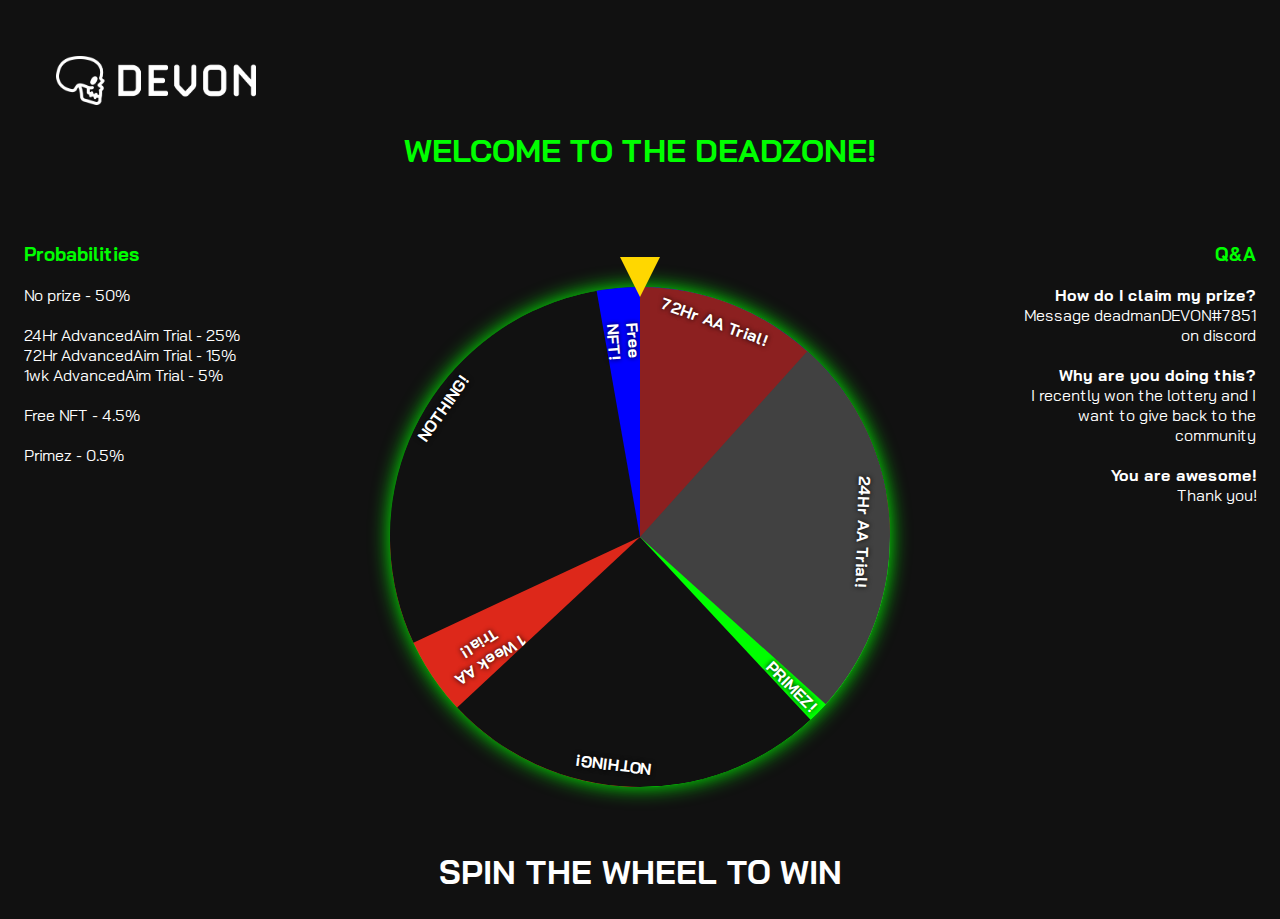
==== index.html @ 302e0150 "Rename PRIMEZ.html to index.html" ====
<!DOCTYPE html>
<html>
  <head>
    <title>PRIMEZ</title>
    <link rel="stylesheet" href="primez.css" />
  </head>
  <style>
    @import url("https://fonts.googleapis.com/css2?family=Bai+Jamjuree:wght@300&display=swap");
  </style>
  <body>
    <img class="dmdLogo" src="dmd_white.png" alt="deadman official logo" />

    <h1 class="center title">WELCOME TO THE DEADZONE!</h1>

    <div class="left-side">
      <h3>Probabilities</h3>
      <p>No prize - 50%</p>
      <br />
      <p>24Hr AdvancedAim Trial - 25%</p>
      <p>72Hr AdvancedAim Trial - 15%</p>
      <p>1wk AdvancedAim Trial - 5%</p>
      <br />
      <p>Free NFT - 4.5%</p>
      <br />
      <p>Primez - 0.5%</p>
    </div>

    <div class="right-side">
      <h3>Q&A</h3>
      <p><b>How do I claim my prize?</b></p>
      <p>Message deadmanDEVON#7851</p>
      <p>on discord</p>
      <br />
      <p><b>Why are you doing this?</b></p>
      <p>I recently won the lottery and I</p>
      <p>want to give back to the</p>
      <p>community</p>
      <br />
      <p><b>You are awesome!</b></p>
      <p>Thank you!</p>
    </div>

    <div class="spin-the-wheel">
      <label>
        <input type="radio" />
        <div class="clicker"></div>

        <div class="wheel center">

          <div class="option o3">
            <p class="lbl">1 Week AA Trial!</p>
          </div>
          <div class="option o1-2"></div>
          <div class="option o1">
            <p class="lbl">NOTHING!</p>
          </div>
          <div class="option o7">
            <p class="lbl">Free NFT!</p>
          </div>
          <div class="option o2">
            <p class="lbl">72Hr AA Trial!</p>
          </div>
          <div class="option o4">
            <p class="lbl">PRIMEZ!</p>
          </div>
          <div class="option o5">
            <p class="lbl">NOTHING!</p>
          </div>
          <div class="option o6">
            <p class="lbl">24Hr AA Trial!</p>
          </div>
        </div>

        <div class="message">
          You won a new PRIME ACCOUNT! <br />
          Click to claim your prize!
        </div>

        <a href="http://discord.gg/noobdogs" target="_blank"></a>
      </label>
    </div>

    <div class="directions">
      <h2>SPIN THE WHEEL TO WIN</h2>
    </div>
  </body>
</html>
---- primez.css ----
:root {
  background: #111;
  color: #fff;
  font-family: "Bai Jamjuree", sans-serif;
}

body {
  background-color: #111;
}

h1 {
  color: lime;
}

h2 {
  color: white;
  padding-bottom: 0;
}

h3 {
  color: lime;
}

p {
  margin: 0;
}

.dmdLogo {
  max-width: 200px;
  padding-top: 3em;
  padding-left: 3em;
}

.title {
  padding-bottom: 1em;
}

.left-side {
  float: left;
  padding-left: 1em;
  text-align: left;
}

.right-side {
  float: right;
  padding-right: 1em;
  text-align: right;
}

.center {
  text-align: center;
  margin-left: auto;
  margin-right: auto;
}

.directions {
  text-align: center;
  font-size: 22px;
  padding-top: 20px;
}

.spin-the-wheel {
  margin: auto;
  width: 500px;
  cursor: pointer;
  padding-top: 4em;
  padding-bottom: 1em;
}

label {
  cursor: pointer;
  position: relative;
  display: block;
  background-color: lime;
  box-shadow: 0 0 20px lime;
  border-radius: 50%;
}

input {
  width: 0;
  height: 0;
  position: absolute;
  opacity: 0;
}

.wheel {
  position: relative;
  height: 500px;
  width: 500px;
}

.option {
  position: absolute;
  width: 230px;
  height: 230px;
  padding: 10px;
  color: white;
  font-weight: bold;
  text-shadow: 0 0 5px black;
}

.o1 {
  background-color: #111;
  top: 0;
  left: 0;
  border-top-left-radius: 100%;
}
.o1 .lbl {
  padding-bottom: 15em;
  padding-top: 4em;
  padding-left: 0em;
  padding-right: 0em;
  transform: rotate(-55deg);
}
.o1-2 {
  background-color: #111;
  top: 0;
  left: 0;
  border-top-left-radius: 100%;
  transform-origin: bottom right;
  transform: rotate(-25deg);
}

.o2 {
  background-color: #8c2020;
  top: 0;
  right: 0;
  border-top-right-radius: 100%;
}
.o2 .lbl {
  padding-top: 2em;
  padding-right: 6em;
  transform: rotate(20deg);
}

.o7 {
  background-color: blue;
  top: 0;
  right: 0;
  border-top-right-radius: 100%;
  transform-origin: bottom left;
  transform: rotate(-10deg);
}
.o7 .lbl {
  padding-top: 14.5em;
  padding-right: 10em;
  transform: rotate(96deg);
}

.o3 {
  background-color: #dd281a;
  bottom: 0;
  left: 0;
  border-bottom-left-radius: 100%;
}
.o3 .lbl {
  padding-bottom: 3.8em;
  padding-left: 6.8em;
  transform: rotate(148deg);
}

.o4 {
  background-color: lime;
  bottom: 0;
  right: 0;
  border-bottom-right-radius: 100%;
}
.o4 .lbl {
  padding-top: 5.3em;
  padding-left: 10em;
  transform: rotate(45deg);
}

.o5 {
  background-color: #111;
  bottom: 0;
  right: 0;
  border-bottom-right-radius: 100%;
  transform-origin: top left;
  transform: rotate(47deg);
}
.o5 .lbl {
  padding-bottom: 9.5em;
  padding-left: 4em;
  transform: rotate(140deg);
}

.o6 {
  background-color: #414141;
  bottom: 0;
  right: 0;
  border-bottom-right-radius: 100%;
  transform-origin: top left;
  transform: rotate(-48deg);
}
.o6 .lbl {
  padding-bottom: 9em;
  padding-right: 0em;
  padding-left: 3em;
  transform: rotate(140deg);
}

.message {
  position: absolute;
  padding: 20px;
  background-color: black;
  color: lime;
  text-align: center;
  box-shadow: 0 0 10px lime;
  top: 178px;
  left: 178px;
  width: 100px;
  z-index: 5;
  opacity: 0;
}

.clicker {
  position: absolute;
  z-index: 30;
  height: 0;
  width: 0;
  left: 230px;
  top: -30px;
  border-width: 20px 20px 0 20px;
  transform: scaley(2);
  transform-origin: 50% 0;
  border-color: gold transparent transparent transparent;
  border-style: solid;
}

:checked ~ .wheel {
  animation-name: spin;
  animation-duration: 3s;
  animation-timing-function: ease-out;
  animation-fill-mode: both;
}

@keyframes spin {
  0% {
    transform: rotate(0deg);
  }
  100% {
    transform: rotate(1665deg);
  }
}

:checked ~ .message {
  animation-name: winner;
  animation-delay: 2.9s;
  animation-duration: 0.5s;
  animation-timing-function: ease-out;
  animation-fill-mode: both;
}

@keyframes winner {
  0% {
    transform: scale(0);
    opacity: 0;
  }
  100% {
    transform: scale(1);
    opacity: 1;
  }
}

:checked ~ .clicker {
  animation-name: Clicker;
  animation-duration: 3s;
  animation-timing-function: ease-out;
  animation-fill-mode: both;
}
@keyframes Clicker {
  0%,
  100% {
    transform: rotate(0deg) scaley(2);
  }
  5%,
  10%,
  16%,
  23%,
  31%,
  40%,
  50%,
  61%,
  73%,
  86% {
    transform: rotate(-15deg) scaley(2);
  }
  7.5%,
  13%,
  20.5%,
  27%,
  35.5%,
  45%,
  55.5%,
  67%,
  79.5% {
    transform: rotate(-10deg) scaley(2);
  }
}

a {
  display: none;
  position: absolute;
  top: 0;
  left: 0;
  right: 0;
  bottom: 0;
  z-index: 50000;
}

:checked ~ a {
  display: block;
  animation-name: Linkable;
  animation-delay: 3.1s;
  animation-fill-mode: both;
  animation-duration: 0.1s;
}

@keyframes Linkable {
  0% {
    bottom: 100%;
  }

  100% {
    bottom: 0;
  }
}
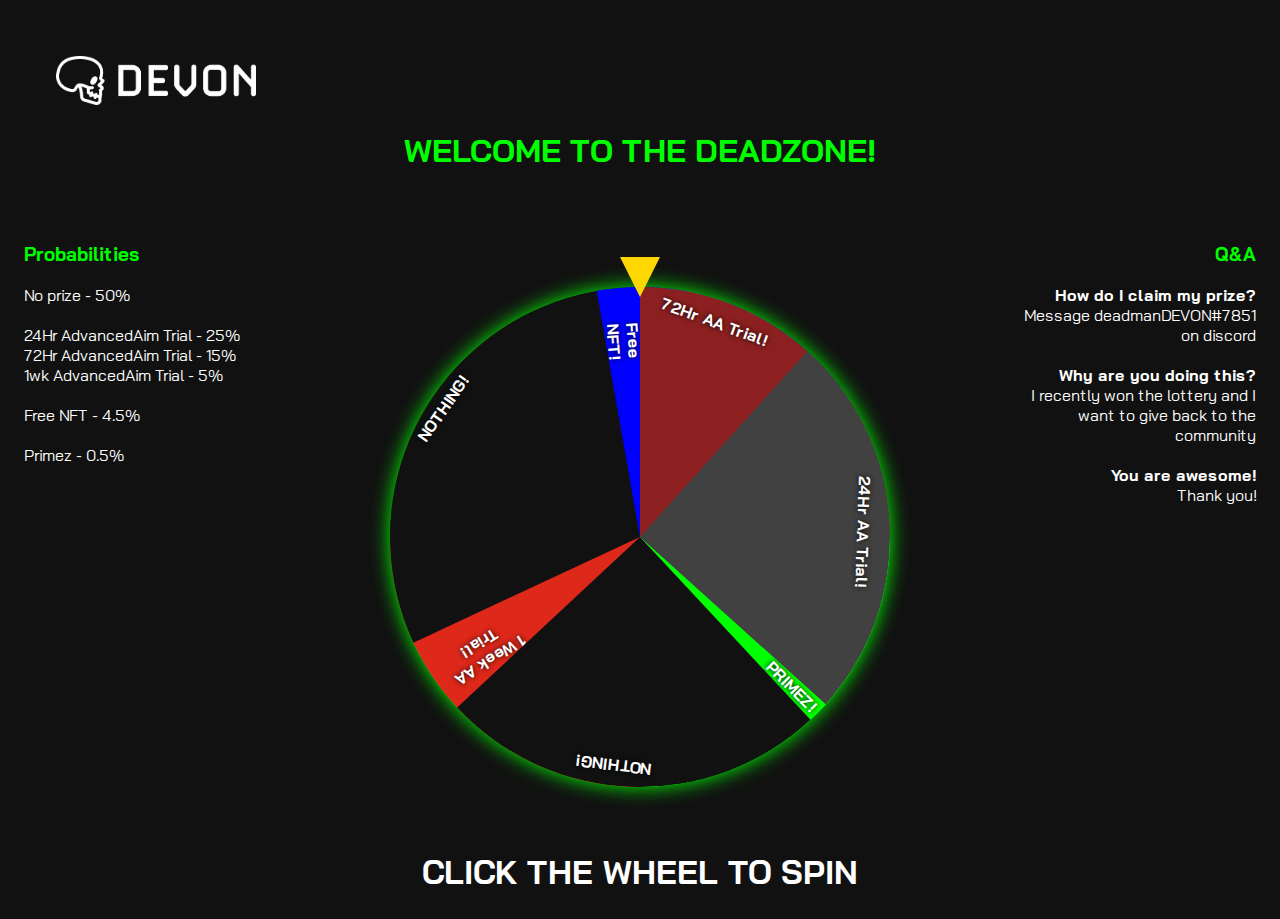
==== commit c7fa69ce: "Update index.html" ====
--- a/index.html
+++ b/index.html
@@ -1,8 +1,12 @@
 <!DOCTYPE html>
 <html>
   <head>
-    <title>PRIMEZ</title>
+    <title>DEADZONE</title>
     <link rel="stylesheet" href="primez.css" />
+    <meta name="description" content="Spin the wheel to win amazing prizes!">
+    <meta name="image" content="dmd_sqr.png">
+    <meta property="og:image"  content="dmd_sqr.png">
+    <meta name="twitter:image" content="dmd_sqr.png">
   </head>
   <style>
     @import url("https://fonts.googleapis.com/css2?family=Bai+Jamjuree:wght@300&display=swap");
@@ -81,7 +85,7 @@
     </div>
 
     <div class="directions">
-      <h2>SPIN THE WHEEL TO WIN</h2>
+      <h2>CLICK THE WHEEL TO SPIN</h2>
     </div>
   </body>
 </html>
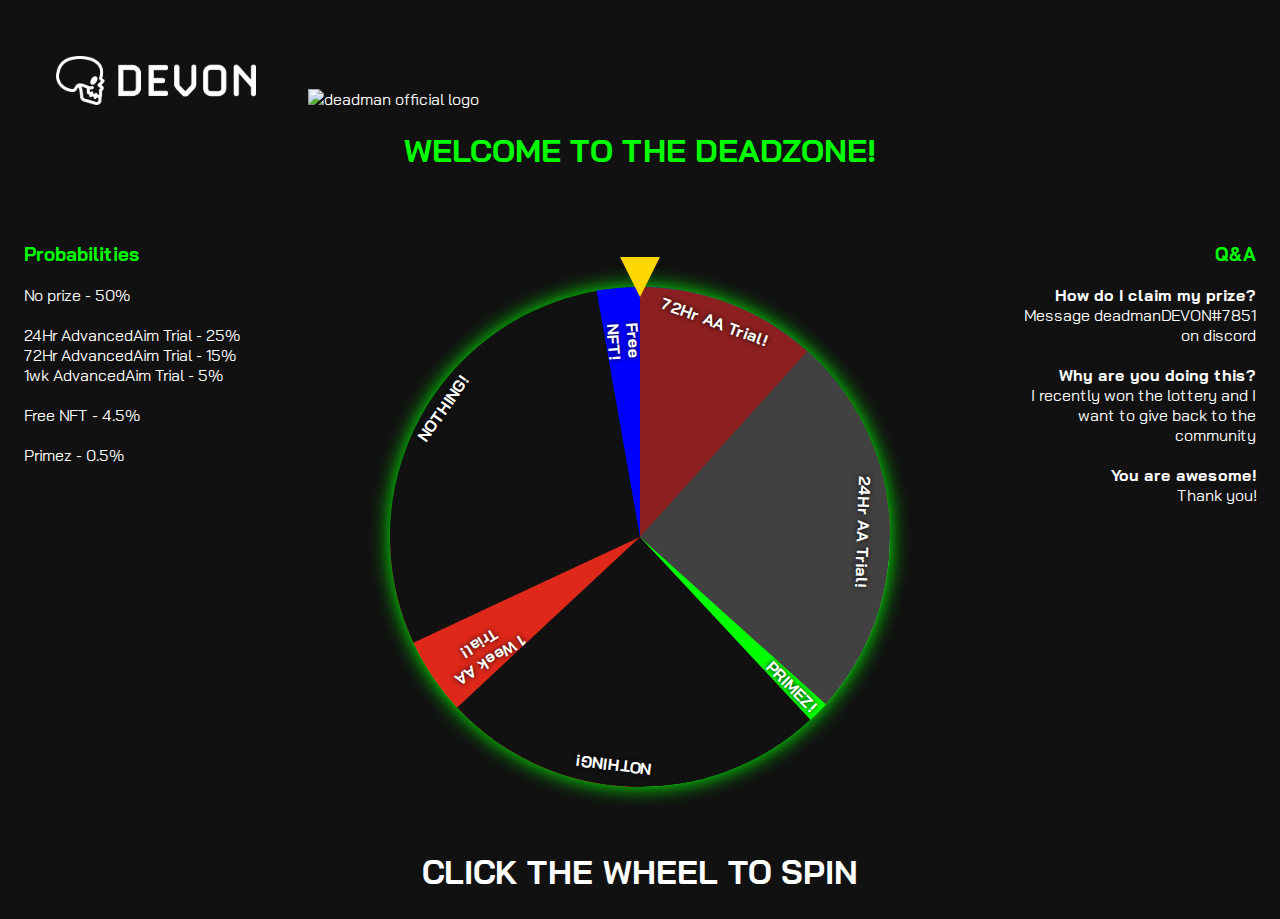
==== commit bd22f29d: "Update index.html" ====
--- a/index.html
+++ b/index.html
@@ -13,7 +13,8 @@
   </style>
   <body>
     <img class="dmdLogo" src="dmd_white.png" alt="deadman official logo" />
-
+    <img class="dmdLogo" src="dmd_sqr.png" alt="deadman official logo" />
+    
     <h1 class="center title">WELCOME TO THE DEADZONE!</h1>
 
     <div class="left-side">
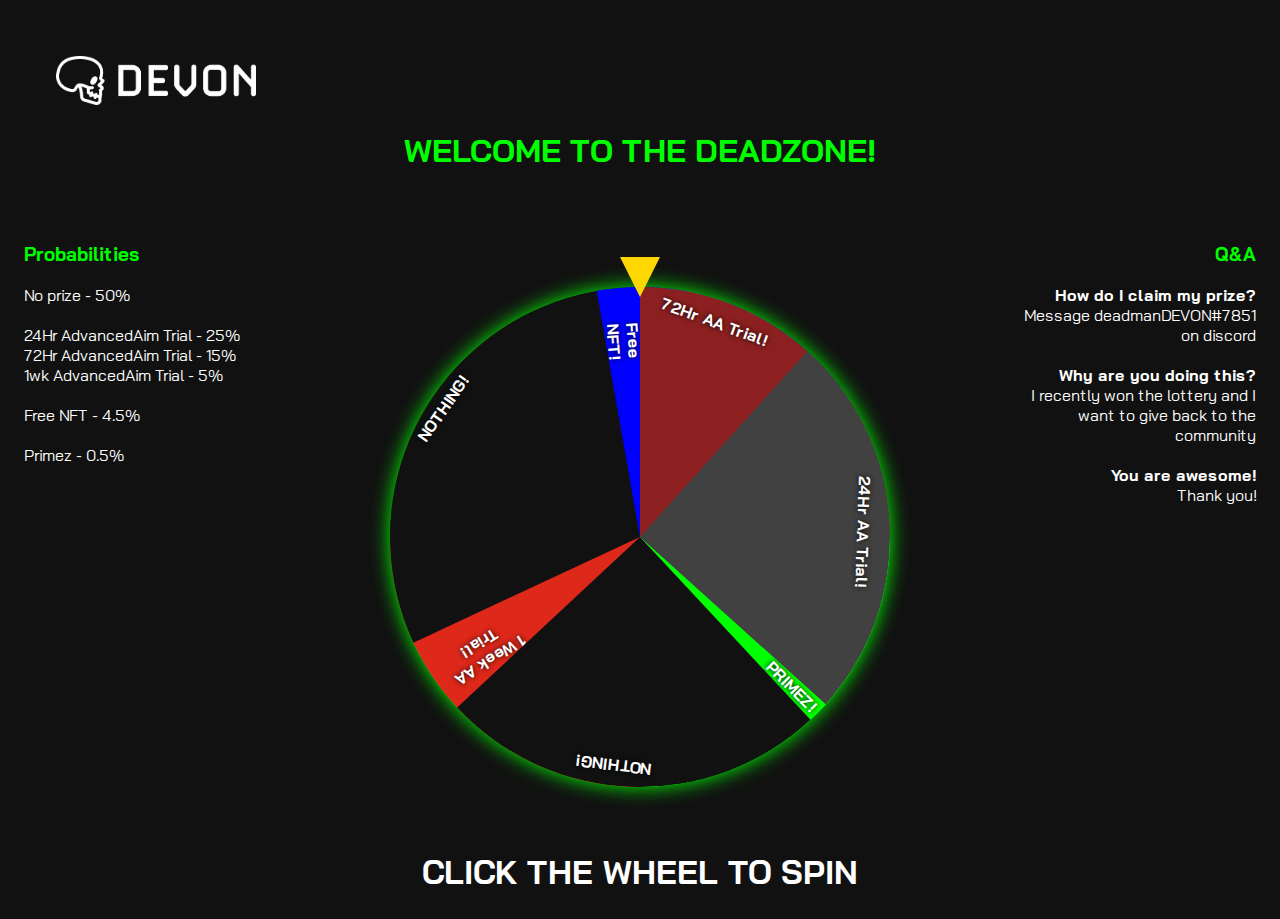
==== commit 2a433975: "embed image metadata" ====
--- a/index.html
+++ b/index.html
@@ -4,16 +4,15 @@
     <title>DEADZONE</title>
     <link rel="stylesheet" href="primez.css" />
     <meta name="description" content="Spin the wheel to win amazing prizes!">
-    <meta name="image" content="dmd_sqr.png">
-    <meta property="og:image"  content="dmd_sqr.png">
-    <meta name="twitter:image" content="dmd_sqr.png">
+    <meta name="image" content="https://raw.githubusercontent.com/StickWiddit/DeadmanDEVON-Site/main/dmd_sqr.png">
+    <meta property="og:image"  content="https://raw.githubusercontent.com/StickWiddit/DeadmanDEVON-Site/main/dmd_sqr.png">
+    <meta name="twitter:image" content="https://raw.githubusercontent.com/StickWiddit/DeadmanDEVON-Site/main/dmd_sqr.png">
   </head>
   <style>
     @import url("https://fonts.googleapis.com/css2?family=Bai+Jamjuree:wght@300&display=swap");
   </style>
   <body>
     <img class="dmdLogo" src="dmd_white.png" alt="deadman official logo" />
-    <img class="dmdLogo" src="dmd_sqr.png" alt="deadman official logo" />
     
     <h1 class="center title">WELCOME TO THE DEADZONE!</h1>
 
